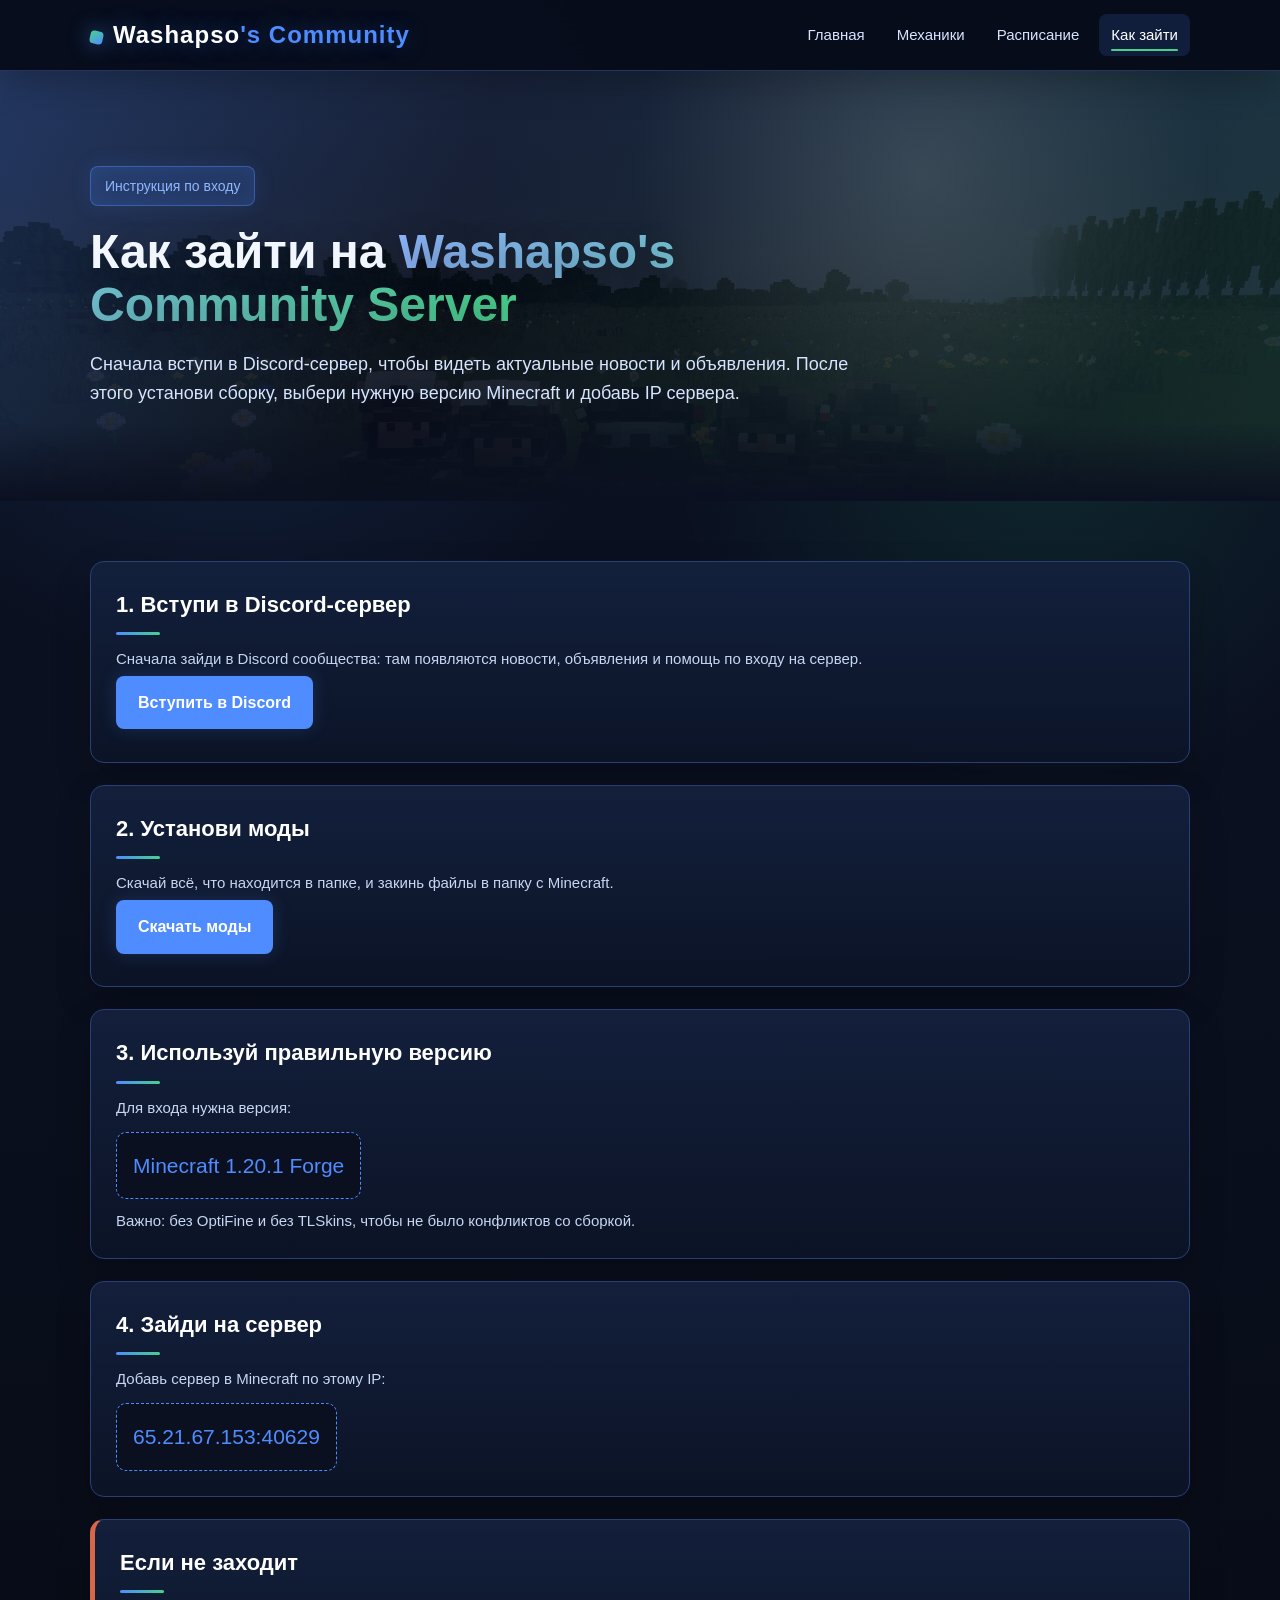
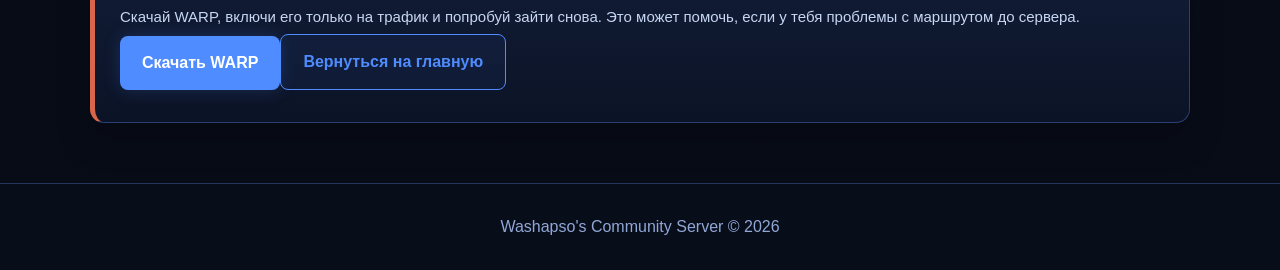
==== guide.html @ 54d13810 "Add files via upload" ====
<!DOCTYPE html>
<html lang="ru">
<head>
<meta charset="UTF-8">
<meta name="viewport" content="width=device-width, initial-scale=1.0">
<title>Как зайти на Washapso's Community Server</title>
<style>
*{margin:0;padding:0;box-sizing:border-box}
body{font-family:Arial,sans-serif;background:#0b1020;color:#f2f6ff;line-height:1.6}
header{background:rgba(8,13,28,.95);border-bottom:1px solid #23345f;position:sticky;top:0;z-index:10}
.container{width:90%;max-width:1100px;margin:0 auto}
.nav{min-height:70px;display:flex;justify-content:space-between;align-items:center;gap:15px}
.logo{font-size:24px;font-weight:bold;letter-spacing:1px;color:#fff;text-decoration:none}
.logo span{color:#4f8cff}
.nav-links a{color:#d7e4ff;text-decoration:none;margin-left:22px;font-size:15px;transition:.2s}
.nav-links a:hover{color:#4f8cff}
.hero{padding:95px 0 65px;background:linear-gradient(rgba(8,13,28,.86),rgba(7,11,24,.98)),url("background.png");background-size:cover;background-position:center;background-repeat:no-repeat}
.hero.home{min-height:82vh;display:flex;align-items:center}
.hero-content{max-width:760px}
.tag{display:inline-block;background:rgba(79,140,255,.16);border:1px solid rgba(79,140,255,.45);color:#8fb7ff;padding:8px 14px;border-radius:30px;font-size:14px;margin-bottom:20px}
h1{font-size:48px;line-height:1.1;margin-bottom:18px}
h1 span{color:#4f8cff}
.hero p{color:#d7e4ff;font-size:18px;max-width:760px;margin-bottom:28px}
section{padding:60px 0}.features{background:#080d1a}
.section-title{text-align:center;margin-bottom:42px}
.section-title h2{font-size:34px;margin-bottom:10px}.section-title p{color:#91a7d6}
.cards{display:grid;grid-template-columns:repeat(auto-fit,minmax(260px,1fr));gap:22px}
.card,.step,.ip-box{background:#101a33;border:1px solid #2a3f73;border-radius:14px;padding:25px;transition:.2s}
.card:hover,.step:hover,.ip-box:hover{transform:translateY(-3px);border-color:#4f8cff;box-shadow:0 0 22px rgba(79,140,255,.10)}
.card h3,.step h2,.ip-box h3{color:#fff;font-size:22px;margin-bottom:12px}
.card p,.step p,.ip-box p,li{color:#c7d6f2;font-size:15px}
ul{margin-left:20px;margin-top:10px}
.buttons{display:flex;gap:14px;flex-wrap:wrap}
.btn{display:inline-block;padding:14px 22px;border-radius:8px;text-decoration:none;font-weight:bold;transition:.2s;margin-top:5px}
.btn-primary{background:#4f8cff;color:white;box-shadow:0 0 18px rgba(79,140,255,.20)}
.btn-primary:hover{background:#3f72d6}
.btn-secondary{border:1px solid #4f8cff;color:#4f8cff}
.btn-secondary:hover{background:rgba(79,140,255,.14)}
.ip{margin-top:12px;padding:16px;background:#0b1020;border:1px dashed #4f8cff;border-radius:10px;font-size:21px;color:#4f8cff;word-break:break-all;display:inline-block}
.steps{display:grid;gap:22px}.warning{border-left:5px solid #d8674a}.note{color:#91a7d6;font-size:14px;margin-top:10px}
.time-schedule{max-width:760px;margin:0 auto;background:#101a33;border:1px solid #2a3f73;border-radius:18px;overflow:hidden;box-shadow:0 0 24px rgba(79,140,255,.10)}
.time-row{display:grid;grid-template-columns:160px 1fr;border-bottom:1px solid #2a3f73;transition:.2s}
.time-row:last-child{border-bottom:none}.time-row:hover{background:rgba(79,140,255,.08)}
.time-cell{padding:18px;color:#c7d6f2}.time-cell:first-child{border-right:1px solid #2a3f73;color:#8fb7ff;font-weight:bold;font-size:18px;text-align:center;background:#0d162b}
.time-note{max-width:760px;margin:28px auto 0;background:rgba(79,140,255,.10);border:1px solid rgba(79,140,255,.35);border-radius:16px;padding:22px;color:#d7e4ff;text-align:center}
footer{padding:30px 0;text-align:center;border-top:1px solid #23345f;color:#91a7d6;background:#080d1a}
@media(max-width:700px){.nav{padding:18px 0;flex-direction:column}.nav-links{text-align:center}.nav-links a{margin:0 8px;font-size:14px}h1{font-size:36px}.hero{text-align:center}.buttons{justify-content:center}.time-row{grid-template-columns:1fr}.time-cell:first-child{border-right:none;border-bottom:1px solid #2a3f73}.time-cell{text-align:center}}
</style>
<link rel="stylesheet" href="enhance.css">
<script src="enhance.js" defer></script>
</head>
<body>
<header><div class="container"><div class="nav">
<a href="index.html" class="logo">Washapso<span>'s Community</span></a>
<div class="nav-links">
<a href="index.html">Главная</a>
<a href="mechanics.html">Механики</a>
<a href="schedule.html">Расписание</a>
<a href="guide.html">Как зайти</a>
</div></div></div></header>

<section class="hero"><div class="container"><div class="tag">Инструкция по входу</div><h1>Как зайти на <span>Washapso's Community Server</span></h1><p>Сначала вступи в Discord-сервер, чтобы видеть актуальные новости и объявления. После этого установи сборку, выбери нужную версию Minecraft и добавь IP сервера.</p></div></section>
<section><div class="container"><div class="steps">
<div class="step"><h2>1. Вступи в Discord-сервер</h2><p>Сначала зайди в Discord сообщества: там появляются новости, объявления и помощь по входу на сервер.</p><a href="https://discord.gg/q3A6Ncnrwr" class="btn btn-primary" target="_blank" rel="noopener noreferrer">Вступить в Discord</a></div>
<div class="step"><h2>2. Установи моды</h2><p>Скачай всё, что находится в папке, и закинь файлы в папку с Minecraft.</p><a href="https://drive.google.com/drive/folders/1G4e0Yl6rfM5Kbzf2rBECY1dW33R9xwYC?usp=sharing" class="btn btn-primary" target="_blank" rel="noopener noreferrer">Скачать моды</a></div>
<div class="step"><h2>3. Используй правильную версию</h2><p>Для входа нужна версия:</p><div class="ip">Minecraft 1.20.1 Forge</div><p class="note">Важно: без OptiFine и без TLSkins, чтобы не было конфликтов со сборкой.</p></div>
<div class="step"><h2>4. Зайди на сервер</h2><p>Добавь сервер в Minecraft по этому IP:</p><div class="ip">65.21.67.153:40629</div></div>
<div class="step warning"><h2>Если не заходит</h2><p>Скачай WARP, включи его только на трафик и попробуй зайти снова. Это может помочь, если у тебя проблемы с маршрутом до сервера.</p><a href="https://drive.google.com/file/d/1NWNszFOcO9THBHJMumihQfyj0Qaf77dl/view?usp=sharing" class="btn btn-primary" target="_blank" rel="noopener noreferrer">Скачать WARP</a><a href="index.html" class="btn btn-secondary">Вернуться на главную</a></div>
</div></div></section>

<footer><div class="container"><p>Washapso's Community Server © 2026</p></div></footer>
</body></html>
---- enhance.css ----
html{scroll-behavior:smooth}
body{
  min-height:100vh;
  overflow-x:hidden;
  background:
    radial-gradient(circle at 18% 12%,rgba(68,143,255,.18),transparent 28rem),
    radial-gradient(circle at 82% 22%,rgba(47,202,152,.13),transparent 24rem),
    linear-gradient(180deg,#09101f 0%,#0b1020 44%,#070b15 100%);
}
body::before{
  content:"";
  position:fixed;
  inset:0;
  pointer-events:none;
  z-index:-1;
  opacity:.22;
  background-image:
    linear-gradient(rgba(255,255,255,.05) 1px,transparent 1px),
    linear-gradient(90deg,rgba(255,255,255,.05) 1px,transparent 1px);
  background-size:56px 56px;
  mask-image:linear-gradient(to bottom,rgba(0,0,0,.9),transparent 80%);
}
header{
  backdrop-filter:blur(16px);
  box-shadow:0 12px 36px rgba(0,0,0,.24);
}
.logo{position:relative;text-shadow:0 0 22px rgba(79,140,255,.35)}
.logo::before{
  content:"";
  display:inline-block;
  width:13px;
  height:13px;
  margin-right:10px;
  border-radius:4px;
  background:linear-gradient(135deg,#47d18c,#4f8cff);
  box-shadow:0 0 20px rgba(79,140,255,.62);
  transform:translateY(1px) rotate(12deg);
}
.nav-links{
  display:flex;
  align-items:center;
  gap:8px;
  flex-wrap:wrap;
}
.nav-links a{
  margin-left:0;
  padding:9px 12px;
  border-radius:8px;
  position:relative;
}
.nav-links a:hover,.nav-links a.active{
  color:#fff;
  background:rgba(79,140,255,.14);
}
.nav-links a.active::after{
  content:"";
  position:absolute;
  left:12px;
  right:12px;
  bottom:5px;
  height:2px;
  border-radius:999px;
  background:#47d18c;
}
.hero{
  position:relative;
  overflow:hidden;
  background-attachment:fixed;
}
.hero::before{
  content:"";
  position:absolute;
  inset:0;
  pointer-events:none;
  background:
    linear-gradient(110deg,rgba(79,140,255,.2),transparent 35%,rgba(71,209,140,.12)),
    radial-gradient(circle at 72% 24%,rgba(255,255,255,.14),transparent 18rem);
  animation:heroGlow 8s ease-in-out infinite alternate;
}
.hero::after{
  content:"";
  position:absolute;
  left:0;
  right:0;
  bottom:-1px;
  height:80px;
  background:linear-gradient(to bottom,transparent,#0b1020);
}
.hero .container{position:relative;z-index:1}
.tag{
  border-radius:8px;
  box-shadow:inset 0 0 18px rgba(79,140,255,.1),0 0 22px rgba(79,140,255,.12);
}
h1{
  max-width:920px;
  letter-spacing:0;
  text-wrap:balance;
  text-shadow:0 10px 32px rgba(0,0,0,.38);
}
h1 span{
  background:linear-gradient(90deg,#8fb7ff,#47d18c);
  -webkit-background-clip:text;
  background-clip:text;
  color:transparent;
}
section{position:relative}
.section-title h2{text-wrap:balance}
.cards{align-items:stretch}
.card,.step,.ip-box,.time-schedule,.time-note{
  position:relative;
  overflow:hidden;
  background:linear-gradient(180deg,rgba(20,33,62,.94),rgba(12,20,39,.94));
  box-shadow:0 16px 36px rgba(0,0,0,.2);
}
.card::before,.step::before,.ip-box::before{
  content:"";
  position:absolute;
  inset:0;
  pointer-events:none;
  opacity:0;
  background:linear-gradient(135deg,rgba(79,140,255,.18),transparent 36%,rgba(71,209,140,.12));
  transition:opacity .25s ease;
}
.card:hover::before,.step:hover::before,.ip-box:hover::before{opacity:1}
.card:hover,.step:hover,.ip-box:hover{
  transform:translateY(-7px);
  box-shadow:0 22px 50px rgba(0,0,0,.34),0 0 28px rgba(79,140,255,.18);
}
.card h3,.step h2,.ip-box h3{position:relative}
.card h3::after,.step h2::after,.ip-box h3::after{
  content:"";
  display:block;
  width:44px;
  height:3px;
  margin-top:10px;
  border-radius:999px;
  background:linear-gradient(90deg,#4f8cff,#47d18c);
}
.btn{
  position:relative;
  overflow:hidden;
  border-radius:8px;
  transform:translateZ(0);
}
.btn:hover{transform:translateY(-2px)}
.btn::after{
  content:"";
  position:absolute;
  inset:auto auto 0 50%;
  width:0;
  height:0;
  border-radius:999px;
  background:rgba(255,255,255,.22);
  transform:translate(-50%,50%);
  transition:width .35s ease,height .35s ease;
}
.btn:active::after{width:240px;height:240px}
.btn-secondary{
  background:rgba(79,140,255,.06);
}
.ip{
  cursor:pointer;
  transition:transform .2s ease,box-shadow .2s ease,background .2s ease;
}
.ip:hover{
  transform:translateY(-2px);
  background:#0e1930;
  box-shadow:0 0 24px rgba(79,140,255,.16);
}
.copy-badge{
  display:inline-flex;
  margin-left:10px;
  padding:7px 10px;
  border:1px solid rgba(71,209,140,.45);
  border-radius:8px;
  color:#9ff0c2;
  background:rgba(71,209,140,.1);
  font-size:13px;
  vertical-align:middle;
  opacity:0;
  transform:translateY(6px);
  transition:.22s ease;
}
.copy-badge.show{opacity:1;transform:translateY(0)}
.time-row{
  cursor:default;
  background:linear-gradient(90deg,transparent,transparent);
}
.time-row.active{
  background:linear-gradient(90deg,rgba(71,209,140,.12),rgba(79,140,255,.08));
}
.time-row.active .time-cell:first-child{color:#9ff0c2}
.reveal{
  opacity:0;
  transform:translateY(24px);
  transition:opacity .55s ease,transform .55s ease;
}
.reveal.visible{
  opacity:1;
  transform:translateY(0);
}
.page-progress{
  position:fixed;
  left:0;
  top:0;
  height:3px;
  width:0;
  z-index:99;
  background:linear-gradient(90deg,#4f8cff,#47d18c);
  box-shadow:0 0 18px rgba(79,140,255,.5);
}
.to-top{
  position:fixed;
  right:18px;
  bottom:18px;
  width:44px;
  height:44px;
  border:1px solid rgba(143,183,255,.45);
  border-radius:8px;
  color:#fff;
  background:rgba(16,26,51,.86);
  backdrop-filter:blur(12px);
  cursor:pointer;
  opacity:0;
  transform:translateY(12px);
  pointer-events:none;
  transition:.22s ease;
  z-index:20;
}
.to-top.show{
  opacity:1;
  transform:translateY(0);
  pointer-events:auto;
}
.to-top:hover{background:#4f8cff}
@keyframes heroGlow{
  from{opacity:.55;transform:translateX(-2%)}
  to{opacity:1;transform:translateX(2%)}
}
@media(max-width:700px){
  .hero{background-attachment:scroll}
  .nav-links{justify-content:center}
  .nav-links a{padding:8px 9px}
  .copy-badge{display:flex;width:max-content;margin:10px auto 0}
  .to-top{right:12px;bottom:12px}
}
@media(prefers-reduced-motion:reduce){
  *,*::before,*::after{animation:none!important;scroll-behavior:auto!important;transition:none!important}
  .reveal{opacity:1;transform:none}
}
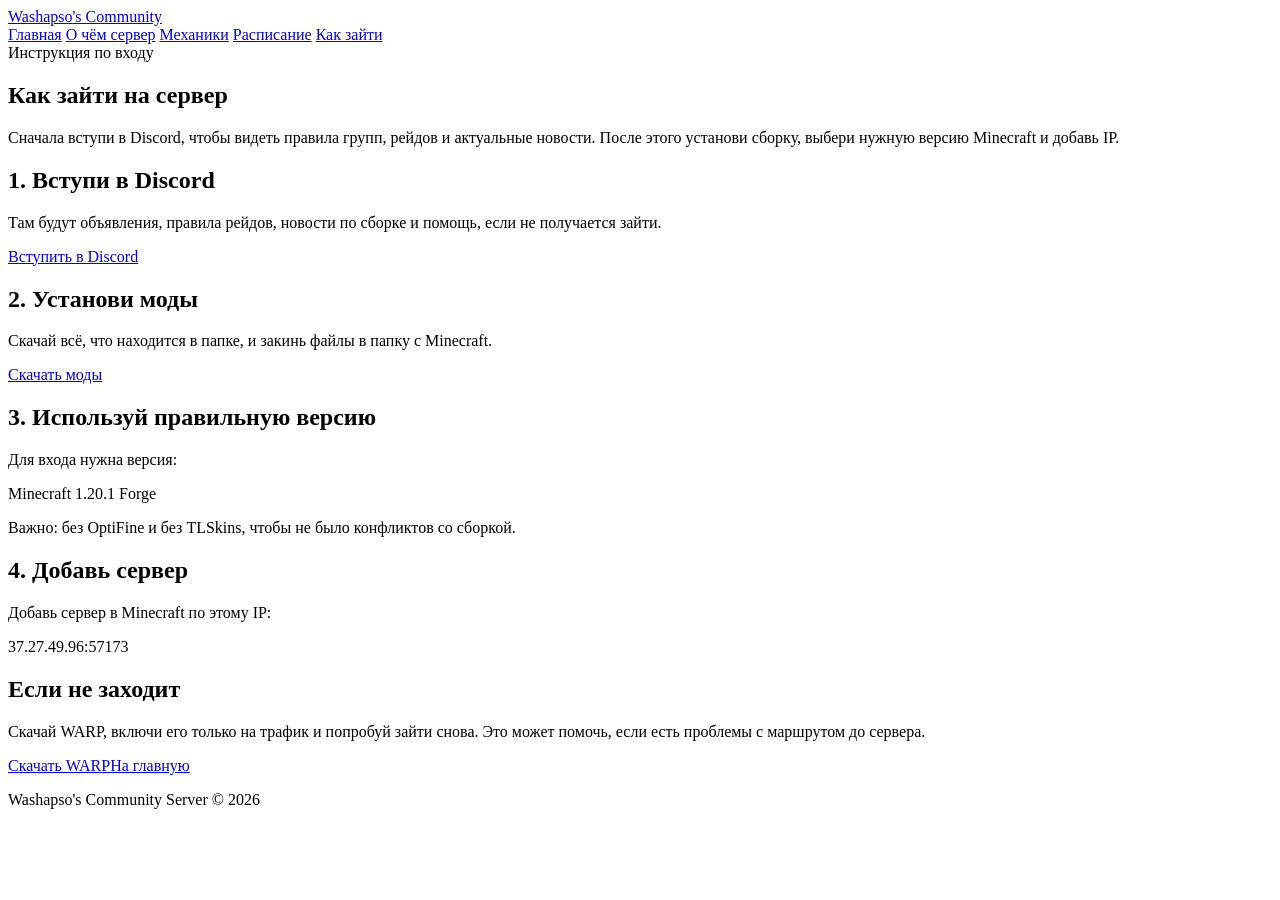
==== commit 953d086e: "Add files via upload" ====
--- a/guide.html
+++ b/guide.html
@@ -4,68 +4,29 @@
 <meta charset="UTF-8">
 <meta name="viewport" content="width=device-width, initial-scale=1.0">
 <title>Как зайти на Washapso's Community Server</title>
-<style>
-*{margin:0;padding:0;box-sizing:border-box}
-body{font-family:Arial,sans-serif;background:#0b1020;color:#f2f6ff;line-height:1.6}
-header{background:rgba(8,13,28,.95);border-bottom:1px solid #23345f;position:sticky;top:0;z-index:10}
-.container{width:90%;max-width:1100px;margin:0 auto}
-.nav{min-height:70px;display:flex;justify-content:space-between;align-items:center;gap:15px}
-.logo{font-size:24px;font-weight:bold;letter-spacing:1px;color:#fff;text-decoration:none}
-.logo span{color:#4f8cff}
-.nav-links a{color:#d7e4ff;text-decoration:none;margin-left:22px;font-size:15px;transition:.2s}
-.nav-links a:hover{color:#4f8cff}
-.hero{padding:95px 0 65px;background:linear-gradient(rgba(8,13,28,.86),rgba(7,11,24,.98)),url("background.png");background-size:cover;background-position:center;background-repeat:no-repeat}
-.hero.home{min-height:82vh;display:flex;align-items:center}
-.hero-content{max-width:760px}
-.tag{display:inline-block;background:rgba(79,140,255,.16);border:1px solid rgba(79,140,255,.45);color:#8fb7ff;padding:8px 14px;border-radius:30px;font-size:14px;margin-bottom:20px}
-h1{font-size:48px;line-height:1.1;margin-bottom:18px}
-h1 span{color:#4f8cff}
-.hero p{color:#d7e4ff;font-size:18px;max-width:760px;margin-bottom:28px}
-section{padding:60px 0}.features{background:#080d1a}
-.section-title{text-align:center;margin-bottom:42px}
-.section-title h2{font-size:34px;margin-bottom:10px}.section-title p{color:#91a7d6}
-.cards{display:grid;grid-template-columns:repeat(auto-fit,minmax(260px,1fr));gap:22px}
-.card,.step,.ip-box{background:#101a33;border:1px solid #2a3f73;border-radius:14px;padding:25px;transition:.2s}
-.card:hover,.step:hover,.ip-box:hover{transform:translateY(-3px);border-color:#4f8cff;box-shadow:0 0 22px rgba(79,140,255,.10)}
-.card h3,.step h2,.ip-box h3{color:#fff;font-size:22px;margin-bottom:12px}
-.card p,.step p,.ip-box p,li{color:#c7d6f2;font-size:15px}
-ul{margin-left:20px;margin-top:10px}
-.buttons{display:flex;gap:14px;flex-wrap:wrap}
-.btn{display:inline-block;padding:14px 22px;border-radius:8px;text-decoration:none;font-weight:bold;transition:.2s;margin-top:5px}
-.btn-primary{background:#4f8cff;color:white;box-shadow:0 0 18px rgba(79,140,255,.20)}
-.btn-primary:hover{background:#3f72d6}
-.btn-secondary{border:1px solid #4f8cff;color:#4f8cff}
-.btn-secondary:hover{background:rgba(79,140,255,.14)}
-.ip{margin-top:12px;padding:16px;background:#0b1020;border:1px dashed #4f8cff;border-radius:10px;font-size:21px;color:#4f8cff;word-break:break-all;display:inline-block}
-.steps{display:grid;gap:22px}.warning{border-left:5px solid #d8674a}.note{color:#91a7d6;font-size:14px;margin-top:10px}
-.time-schedule{max-width:760px;margin:0 auto;background:#101a33;border:1px solid #2a3f73;border-radius:18px;overflow:hidden;box-shadow:0 0 24px rgba(79,140,255,.10)}
-.time-row{display:grid;grid-template-columns:160px 1fr;border-bottom:1px solid #2a3f73;transition:.2s}
-.time-row:last-child{border-bottom:none}.time-row:hover{background:rgba(79,140,255,.08)}
-.time-cell{padding:18px;color:#c7d6f2}.time-cell:first-child{border-right:1px solid #2a3f73;color:#8fb7ff;font-weight:bold;font-size:18px;text-align:center;background:#0d162b}
-.time-note{max-width:760px;margin:28px auto 0;background:rgba(79,140,255,.10);border:1px solid rgba(79,140,255,.35);border-radius:16px;padding:22px;color:#d7e4ff;text-align:center}
-footer{padding:30px 0;text-align:center;border-top:1px solid #23345f;color:#91a7d6;background:#080d1a}
-@media(max-width:700px){.nav{padding:18px 0;flex-direction:column}.nav-links{text-align:center}.nav-links a{margin:0 8px;font-size:14px}h1{font-size:36px}.hero{text-align:center}.buttons{justify-content:center}.time-row{grid-template-columns:1fr}.time-cell:first-child{border-right:none;border-bottom:1px solid #2a3f73}.time-cell{text-align:center}}
-</style>
-<link rel="stylesheet" href="enhance.css">
-<script src="enhance.js" defer></script>
+<link rel="icon" type="image/png" href="favicon.png">
+<link rel="stylesheet" href="styles.css?v=6">
+<script src="app.js" defer></script>
 </head>
 <body>
 <header><div class="container"><div class="nav">
-<a href="index.html" class="logo">Washapso<span>'s Community</span></a>
+<a href="index.html" class="logo"><img src="server-icon.png" alt="">Washapso<span>'s Community</span></a>
 <div class="nav-links">
 <a href="index.html">Главная</a>
+<a href="about.html">О чём сервер</a>
 <a href="mechanics.html">Механики</a>
 <a href="schedule.html">Расписание</a>
 <a href="guide.html">Как зайти</a>
 </div></div></div></header>
 
-<section class="hero"><div class="container"><div class="tag">Инструкция по входу</div><h1>Как зайти на <span>Washapso's Community Server</span></h1><p>Сначала вступи в Discord-сервер, чтобы видеть актуальные новости и объявления. После этого установи сборку, выбери нужную версию Minecraft и добавь IP сервера.</p></div></section>
+<section class="hero"><div class="container"><div class="tag">Инструкция по входу</div><h1>Как зайти на <span>сервер</span></h1><p>Сначала вступи в Discord, чтобы видеть правила групп, рейдов и актуальные новости. После этого установи сборку, выбери нужную версию Minecraft и добавь IP.</p></div></section>
+
 <section><div class="container"><div class="steps">
-<div class="step"><h2>1. Вступи в Discord-сервер</h2><p>Сначала зайди в Discord сообщества: там появляются новости, объявления и помощь по входу на сервер.</p><a href="https://discord.gg/q3A6Ncnrwr" class="btn btn-primary" target="_blank" rel="noopener noreferrer">Вступить в Discord</a></div>
+<div class="step"><h2>1. Вступи в Discord</h2><p>Там будут объявления, правила рейдов, новости по сборке и помощь, если не получается зайти.</p><a href="https://discord.gg/dN3GpYs8Tc" class="btn btn-primary" target="_blank" rel="noopener noreferrer">Вступить в Discord</a></div>
 <div class="step"><h2>2. Установи моды</h2><p>Скачай всё, что находится в папке, и закинь файлы в папку с Minecraft.</p><a href="https://drive.google.com/drive/folders/1G4e0Yl6rfM5Kbzf2rBECY1dW33R9xwYC?usp=sharing" class="btn btn-primary" target="_blank" rel="noopener noreferrer">Скачать моды</a></div>
 <div class="step"><h2>3. Используй правильную версию</h2><p>Для входа нужна версия:</p><div class="ip">Minecraft 1.20.1 Forge</div><p class="note">Важно: без OptiFine и без TLSkins, чтобы не было конфликтов со сборкой.</p></div>
-<div class="step"><h2>4. Зайди на сервер</h2><p>Добавь сервер в Minecraft по этому IP:</p><div class="ip">65.21.67.153:40629</div></div>
-<div class="step warning"><h2>Если не заходит</h2><p>Скачай WARP, включи его только на трафик и попробуй зайти снова. Это может помочь, если у тебя проблемы с маршрутом до сервера.</p><a href="https://drive.google.com/file/d/1NWNszFOcO9THBHJMumihQfyj0Qaf77dl/view?usp=sharing" class="btn btn-primary" target="_blank" rel="noopener noreferrer">Скачать WARP</a><a href="index.html" class="btn btn-secondary">Вернуться на главную</a></div>
+<div class="step"><h2>4. Добавь сервер</h2><p>Добавь сервер в Minecraft по этому IP:</p><div class="ip">37.27.49.96:57173</div></div>
+<div class="step warning"><h2>Если не заходит</h2><p>Скачай WARP, включи его только на трафик и попробуй зайти снова. Это может помочь, если есть проблемы с маршрутом до сервера.</p><a href="https://drive.google.com/file/d/1NWNszFOcO9THBHJMumihQfyj0Qaf77dl/view?usp=sharing" class="btn btn-primary" target="_blank" rel="noopener noreferrer">Скачать WARP</a><a href="index.html" class="btn btn-secondary">На главную</a></div>
 </div></div></section>
 
 <footer><div class="container"><p>Washapso's Community Server © 2026</p></div></footer>
